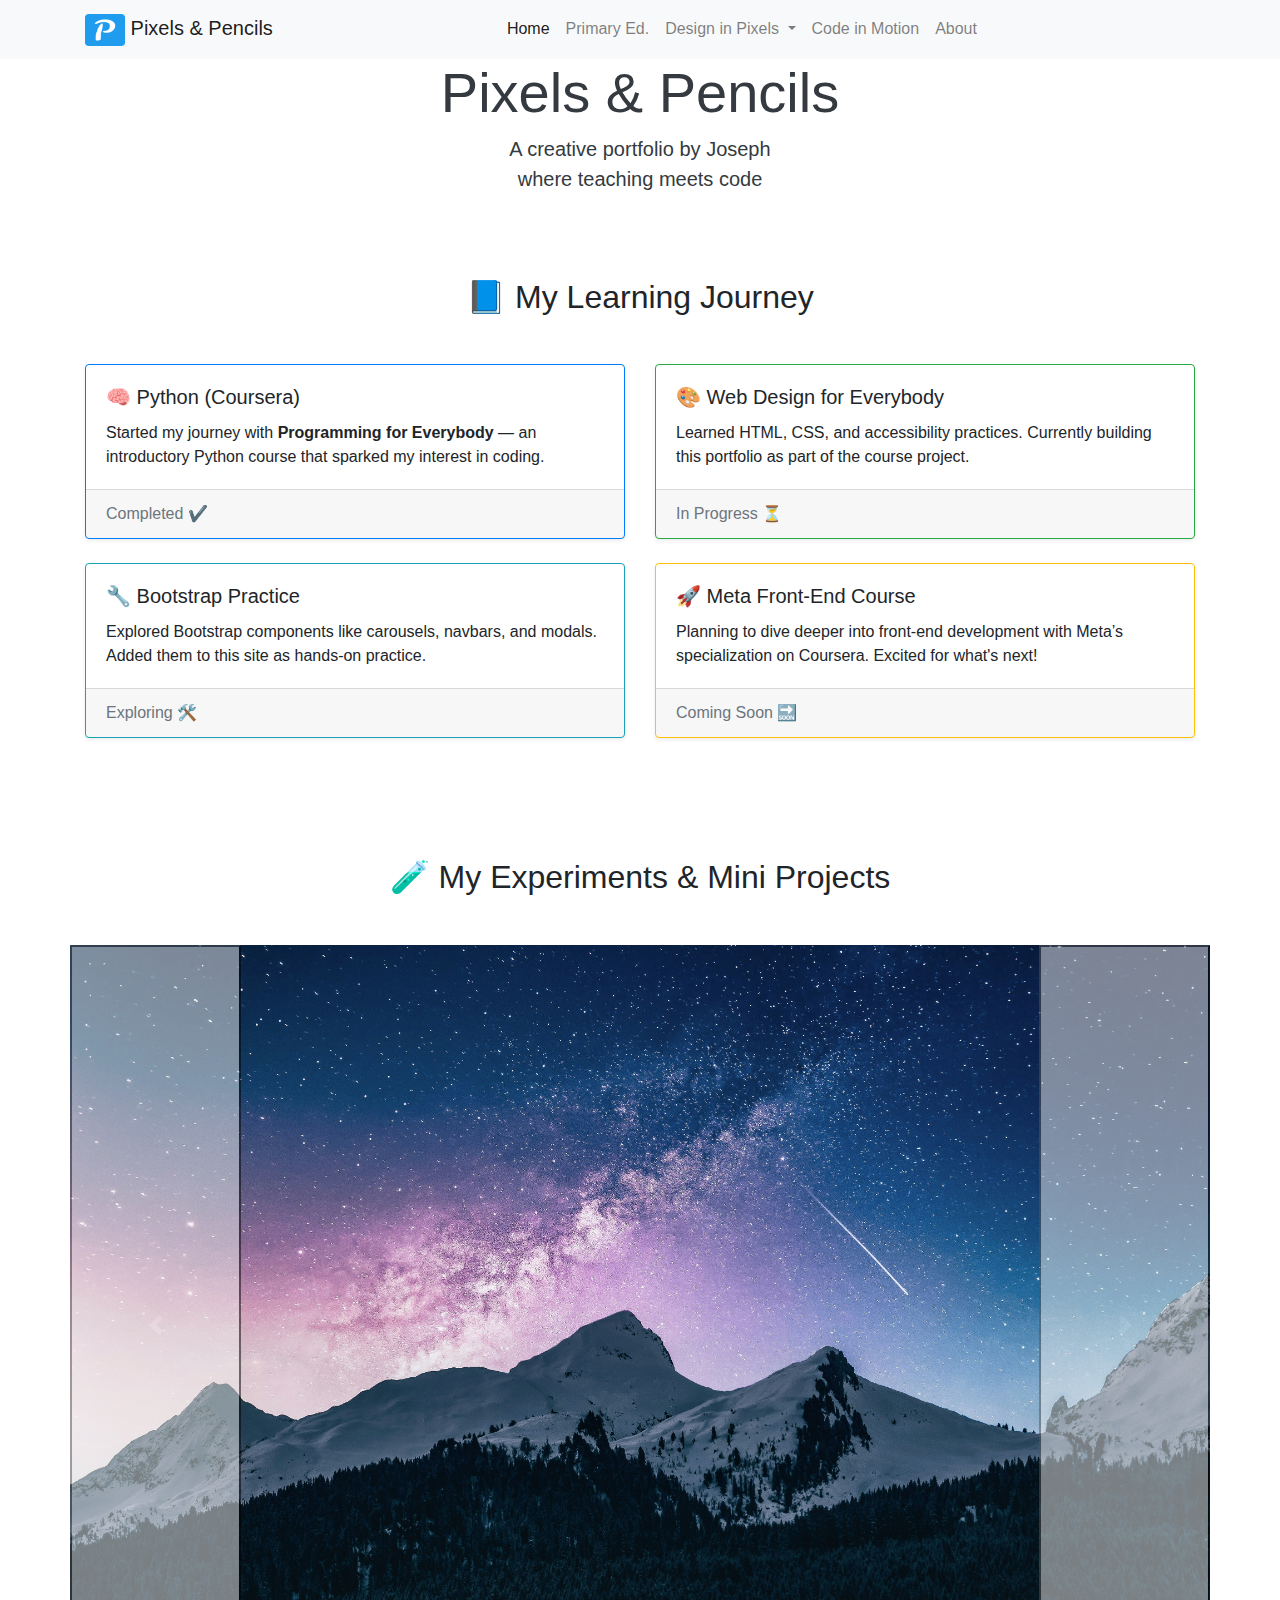
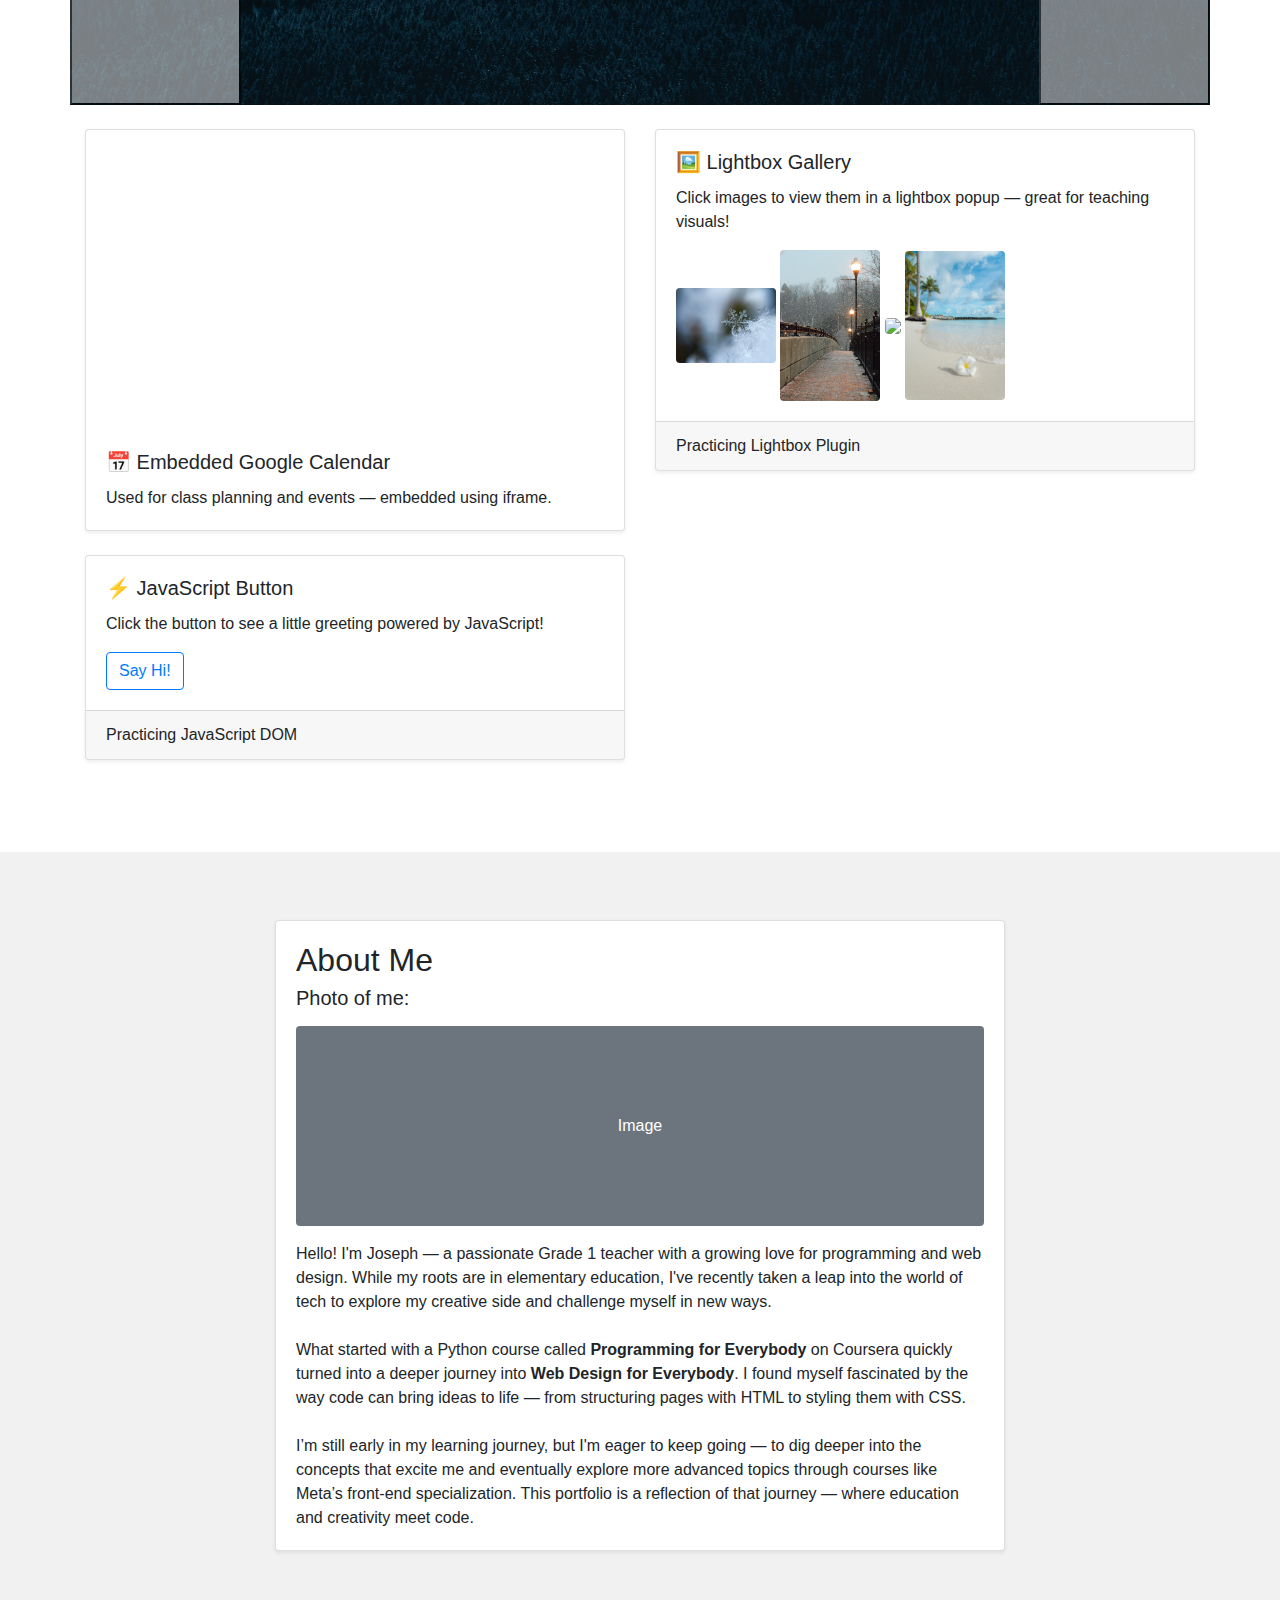
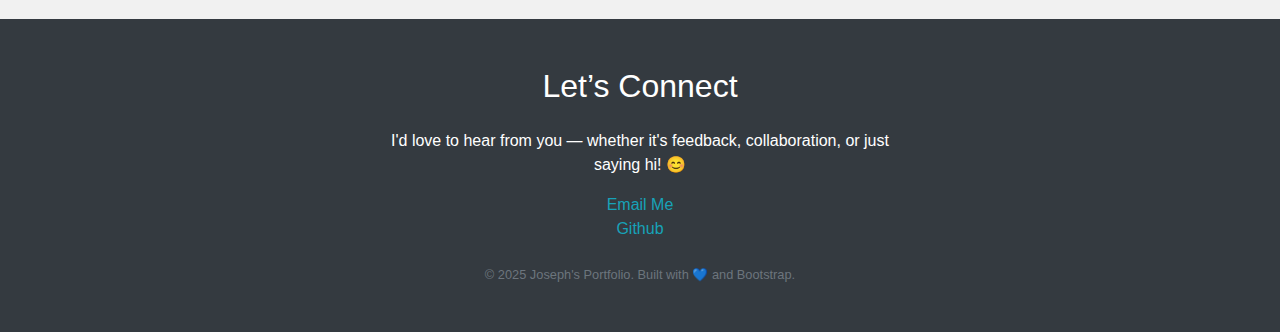
==== index.html @ b136e3ca "Initial project upload" ====
<!DOCTYPE html>
<html lang="en">
<head>
  <meta charset="UTF-8" />
  <meta name="viewport" content="width=device-width, initial-scale=1.0"/>
  <title>Pixels & Pencils</title>
  <!-- icon -->
  <link rel="apple-touch-icon" sizes="180x180" href="assets/images/favicon_io/apple-touch-icon.png">
  <link rel="icon" type="image/png" sizes="32x32" href="assets/images/favicon_io/favicon-32x32.png">
  <link rel="icon" type="image/png" sizes="16x16" href="assets/images/favicon_io/favicon-16x16.png">
  <!-- css  -->
  <link rel="stylesheet" href="assets/CSS/main.css">
  <!-- Bootstrap CSS -->
  <link href="https://stackpath.bootstrapcdn.com/bootstrap/4.5.2/css/bootstrap.min.css" rel="stylesheet"/>
  
  <!-- lightbox -->
  <link rel="stylesheet" href="assets/dist/css/lightbox.min.css">
</head>

<body class="d-flex flex-column min-vh-100">
  <a href="#main-content" class="skip-link">Skip to Main Content</a>



    <!-- Header with Navbar inside -->
  <header class="site-header">
    <nav class="navbar navbar-expand-lg navbar-light bg-light sticky-top ">
      <div class="container">
        <a class="navbar-brand " href="/">
          <img src="assets/images/favicon_io/Logo.png" alt="Pixels & Pencils logo" width="40" height="32">
          Pixels & Pencils
        </a>
        <button class="navbar-toggler bg-light" type="button" data-toggle="collapse" data-target="#navbarNav"
          aria-controls="navbarNav" aria-expanded="false" aria-label="Toggle navigation" >
          <span class="navbar-toggler-icon"></span>
        </button>

        <!-- Centered Nav Links -->
        <div class="collapse navbar-collapse justify-content-lg-center" id="navbarNav">
          <ul class="navbar-nav bg-light" >
            <li class="nav-item active"><a class="nav-link" href="#">Home</a></li>
            <li class="nav-item"><a class="nav-link" href="#">Primary Ed.</a></li>
            <li class="nav-item dropdown">
              <a class="nav-link dropdown-toggle" href="#" id="navbarDropdown" role="button"
                data-toggle="dropdown" aria-haspopup="true" aria-expanded="false">
                Design in Pixels
              </a>
              <div class="dropdown-menu" aria-labelledby="navbarDropdown">
                <a class="dropdown-item" href="Carousel.html">Carousel</a>
                <a class="dropdown-item" href="Gallery.html">Gallery</a>
                <a class="dropdown-item" href="GoogleCalendar.html">Google Calendar</a>
              </div>
            </li>
            <li class="nav-item"><a class="nav-link" href="#">Code in Motion</a></li>
            <li class="nav-item"><a class="nav-link" href="#AboutMe">About</a></li>
            
          </ul>
        </div>
      </div>
    </nav>
  </header>




  
  

  <header class="hero-section d-flex align-items-center justify-content-center text-dark">
    <div class="container text-center">
      <h1 class="display-4">Pixels & Pencils</h1>
      <p class="lead">A creative portfolio by Joseph <br> where teaching meets code</p>
    </div>
  </header>

    <div class="row">
    
    <div class="main">
      <section class="container py-5" id="learning-journey">
        <h2 class="text-center mb-5">📘 My Learning Journey</h2>
        <div class="row row-cols-1 row-cols-md-2 g-4">
          
          <div class="col mb-4">
            <div class="card h-100 shadow-sm border-primary">
              <div class="card-body">
                <h5 class="card-title">🧠 Python (Coursera)</h5>
                <p class="card-text">Started my journey with <strong>Programming for Everybody</strong> — an introductory Python course that sparked my interest in coding.</p>
              </div>
              <div class="card-footer text-muted">Completed ✔️</div>
            </div>
          </div>
      
          <div class="col mb-4">
            <div class="card h-100 shadow-sm border-success">
              <div class="card-body">
                <h5 class="card-title">🎨 Web Design for Everybody</h5>
                <p class="card-text">Learned HTML, CSS, and accessibility practices. Currently building this portfolio as part of the course project.</p>
              </div>
              <div class="card-footer text-muted">In Progress ⏳</div>
            </div>
          </div>
      
          <div class="col">
            <div class="card h-100 shadow-sm border-info">
              <div class="card-body">
                <h5 class="card-title">🔧 Bootstrap Practice</h5>
                <p class="card-text">Explored Bootstrap components like carousels, navbars, and modals. Added them to this site as hands-on practice.</p>
              </div>
              <div class="card-footer text-muted">Exploring 🛠️</div>
            </div>
          </div>
      
          <div class="col">
            <div class="card h-100 shadow-sm border-warning">
              <div class="card-body">
                <h5 class="card-title">🚀 Meta Front-End Course</h5>
                <p class="card-text">Planning to dive deeper into front-end development with Meta’s specialization on Coursera. Excited for what's next!</p>
              </div>
              <div class="card-footer text-muted">Coming Soon 🔜</div>
            </div>
          </div>
      
        </div>
      </section>
      
      <br>
      <section class="container py-5" id="experiments">
        <h2 class="text-center mb-5">🧪 My Experiments & Mini Projects</h2>
      
        <div class="row g-4">
      
          <div id="projectCarousel" class="carousel slide mb-4" data-bs-ride="carousel">
            <div class="carousel-inner">
              
              <div class="carousel-item active">
                <img src="assets/images/benjamin-voros-phIFdC6lA4E-unsplash.jpg" class="d-block w-100" alt="">
              </div>
              <div class="carousel-item">
                <img src="assets/images/marek-piwnicki-NLiKKKr3IbU-unsplash.jpg" class="d-block w-100" alt="">
              </div>
            </div>
          
            <button class="carousel-control-prev" type="button" data-bs-target="#projectCarousel" data-bs-slide="prev">
              <span class="carousel-control-prev-icon"></span>
            </button>
            <button class="carousel-control-next" type="button" data-bs-target="#projectCarousel" data-bs-slide="next">
              <span class="carousel-control-next-icon"></span>
            </button>
          </div>
          
      
          <!-- Google Calendar Embed -->
          <div class="col-md-6 mb-4">
            <div class="card shadow-sm">
              <iframe src="https://calendar.google.com/calendar/embed?src=your_calendar_link_here" style="border: 0" width="100%" height="300" frameborder="0" scrolling="no"></iframe>
              <div class="card-body">
                <h5 class="card-title">📅 Embedded Google Calendar</h5>
                <p class="card-text">Used for class planning and events — embedded using iframe.</p>
              </div>
            </div>
          </div>
      
          <!-- Lightbox Gallery -->
          <div class="col-md-6 mb-4">
            <div class="card shadow-sm">
              <div class="card-body">
                <h5 class="card-title">🖼️ Lightbox Gallery</h5>
                <p class="card-text">Click images to view them in a lightbox popup — great for teaching visuals!</p>
                <a href="assets/images/Gallery/aaron-burden-5AiWn2U10cw-unsplash.jpg" data-lightbox="gallery"><img src="assets/images/Gallery/aaron-burden-5AiWn2U10cw-unsplash.jpg" class="img-fluid rounded me-2" width="100"></a>
                <a href="assets/images/Gallery/aaron-wilson-qIHtrP2V3C8-unsplash.jpg" data-lightbox="gallery"><img src="assets/images/Gallery/aaron-wilson-qIHtrP2V3C8-unsplash.jpg" class="img-fluid rounded" width="100"></a>
                <a href="assets/images/Gallery/eugene-krasnaok-6B42uAzfu-I-unsplash.jpg" data-lightbox="gallery"><img src="assets/images/Gallery/eugene-krasnaok-6B42uAzfu-I-unsplash.jpg" class="img-fluid rounded me-2" width="100"></a>
                <a href="assets/images/Gallery/jcob-nasyr-egjefQiN0WI-unsplash.jpg" data-lightbox="gallery"><img src="assets/images/Gallery/jcob-nasyr-egjefQiN0WI-unsplash.jpg" class="img-fluid rounded" width="100"></a>
              </div>
              <div class="card-footer">Practicing Lightbox Plugin</div>
            </div>
          </div>
      
          <!-- JavaScript Interaction -->
          <div class="col-md-6 mb-4">
            <div class="card shadow-sm">
              <div class="card-body">
                <h5 class="card-title">⚡ JavaScript Button</h5>
                <p class="card-text">Click the button to see a little greeting powered by JavaScript!</p>
                <button onclick="alert('Hello from Joseph! 👋')" class="btn btn-outline-primary">Say Hi!</button>
              </div>
              <div class="card-footer">Practicing JavaScript DOM</div>
            </div>
          </div>
      
        </div>
      </section>
      
  </div>

  <div class="side">
    <div class="container my-5">
      <div class="row justify-content-center">
        <div class="col-12 col-md-10 col-lg-8">
          <div class="card shadow-sm">
            <div class="card-body">
              <h2 id="AboutMe" class="card-title">About Me</h2>
              <h5 class="card-subtitle mb-3">Photo of me:</h5>
              
              <div class="bg-secondary text-white d-flex align-items-center justify-content-center mb-3 rounded" style="height: 200px;">
                Image
              </div>
    
              <p class="card-text">
                Hello! I'm Joseph — a passionate Grade 1 teacher with a growing love for programming and web design.
                While my roots are in elementary education, I've recently taken a leap into the world of tech to explore
                my creative side and challenge myself in new ways. <br><br>
    
                What started with a Python course called <strong>Programming for Everybody</strong> on Coursera quickly
                turned into a deeper journey into <strong>Web Design for Everybody</strong>. I found myself fascinated by
                the way code can bring ideas to life — from structuring pages with HTML to styling them with CSS. <br><br>
    
                I’m still early in my learning journey, but I'm eager to keep going — to dig deeper into the concepts that
                excite me and eventually explore more advanced topics through courses like Meta’s front-end specialization.
                This portfolio is a reflection of that journey — where education and creativity meet code.
              </p>
            </div>
          </div>
        </div>
      </div>
    </div>
    
    
      <!-- <div class="card shadow-sm mb-3">
        <div class="card-body">
          <h3 class="card-title">More Text</h3>
          <p class="card-text">Lorem ipsum dolor sit ame.</p>
          <div class="bg-secondary text-white d-flex align-items-center justify-content-center mb-2" style="height: 60px;">Image</div>
          <div class="bg-secondary text-white d-flex align-items-center justify-content-center mb-2" style="height: 60px;">Image</div>
          <div class="bg-secondary text-white d-flex align-items-center justify-content-center" style="height: 60px;">Image</div>
        </div>
      </div>
    </div> -->
    
  </div>




  





  
  <div class="flex-grow-1">
    
    <footer class="bg-dark text-white py-5 mt-auto">
      <div class="container">
        <h2 class="text-center mb-4">Let’s Connect</h2>
        <div class="row justify-content-center">
          <div class="col-md-6 text-center">
            <p>I'd love to hear from you — whether it's feedback, collaboration, or just saying hi! 😊</p>
            <p>
              <a href="mailto:joooossseeeeph@gmail.com" class="text-info">Email Me</a><br>
              <a href="https://github.com/wd4e-project-joseph" class="text-info" target="_blank">Github</a><br>
              <!-- <strong>LinkedIn:</strong> <a href="https://linkedin.com/in/joseph" class="text-info" target="_blank">linkedin.com/in/joseph</a> -->
            </p>
            <p class="mt-4 mb-0 small text-muted">© 2025 Joseph's Portfolio. Built with 💙 and Bootstrap.</p>
          </div>
        </div>
      </div>
    </footer>
  </div>
  
  
  
  

 
  <script src="https://code.jquery.com/jquery-3.6.0.min.js"></script>

  <!-- Then Bootstrap (uses jQuery) -->
  <script src="https://stackpath.bootstrapcdn.com/bootstrap/4.5.2/js/bootstrap.bundle.min.js"></script>
  
  <script src="assets/dist/js/lightbox-plus-jquery.js" ></script>

  <script src="https://cdn.jsdelivr.net/npm/bootstrap@5.3.3/dist/js/bootstrap.bundle.min.js"></script>




</body>
</html>
---- assets/CSS/main.css ----
/* Fix gallery container */
.row-Gallery {
    display: flex;
    flex-wrap: wrap; /* Allow wrapping! */
    justify-content: center;
    padding: 0 4px;
    margin: 0 auto;
  }
  
  /* Make columns stack or wrap responsively */
  .column-Gallery {
    display: flex;
    flex-direction: column;
    align-items: center;
    /* flex: 1 1 250px; This lets them wrap and keeps nice size */
    max-width: 100%;
    padding: 0 4px;
  }
  
  /* Responsive image handling */
  .column-Gallery img {
    width: 100%; /* Makes them fit container */
    max-width: 200px;
    height: auto;
    margin: 10px;
    vertical-align: middle;
    opacity: 0.5;
    border: 1px solid #000000;
    transition: border-radius 0.6s ease 2s, transform 0.6s ease 2s;
  }
  
  /* Hover effect */
  .column-Gallery img:hover,
  .column-Gallery img:focus {
    opacity: 1;
    border-radius: 10%;
    transform: rotate(360deg);
  }
  
  /* Captions */
  div a {
    text-align: center;
    text-decoration: none;
    color: #000000;
  }
  
  figure figcaption {
    text-align: center;
  }
  

  .GoogleCalendar{
    display: flex;
    justify-content: center;
    align-items: center;
    margin: 0 auto;
    padding: 0 4px;
    width: -webkit-fill-available;

  }

  .skip-link {
    position: absolute;
    top: -40px;
    left: 0;
    background: #000;
    color: #fff;
    padding: 8px 16px;
    z-index: 2000; /* higher than the navbar */
    text-decoration: none;
    transition: top 0.3s;
  }
  
  .skip-link:focus {
    top: 10px;
  }

  
  /* Column container */
.row {  
  display: flex;
  flex-wrap: wrap;
}

/* Create two unequal columns that sits next to each other */
/* Sidebar/left column */
.side {
  flex-direction: column;
  flex-wrap: nowrap;
  flex: 100%;
  background-color: #f1f1f1;
  padding: 20px;
}

/* Main column */
.main {
  flex: 100%;
  background-color: white;
  padding: 20px;
}

/* Fake image, just for this example */
.fakeimg {
  background-color: #aaa;
  width: 100%;
  padding: 20px;
}
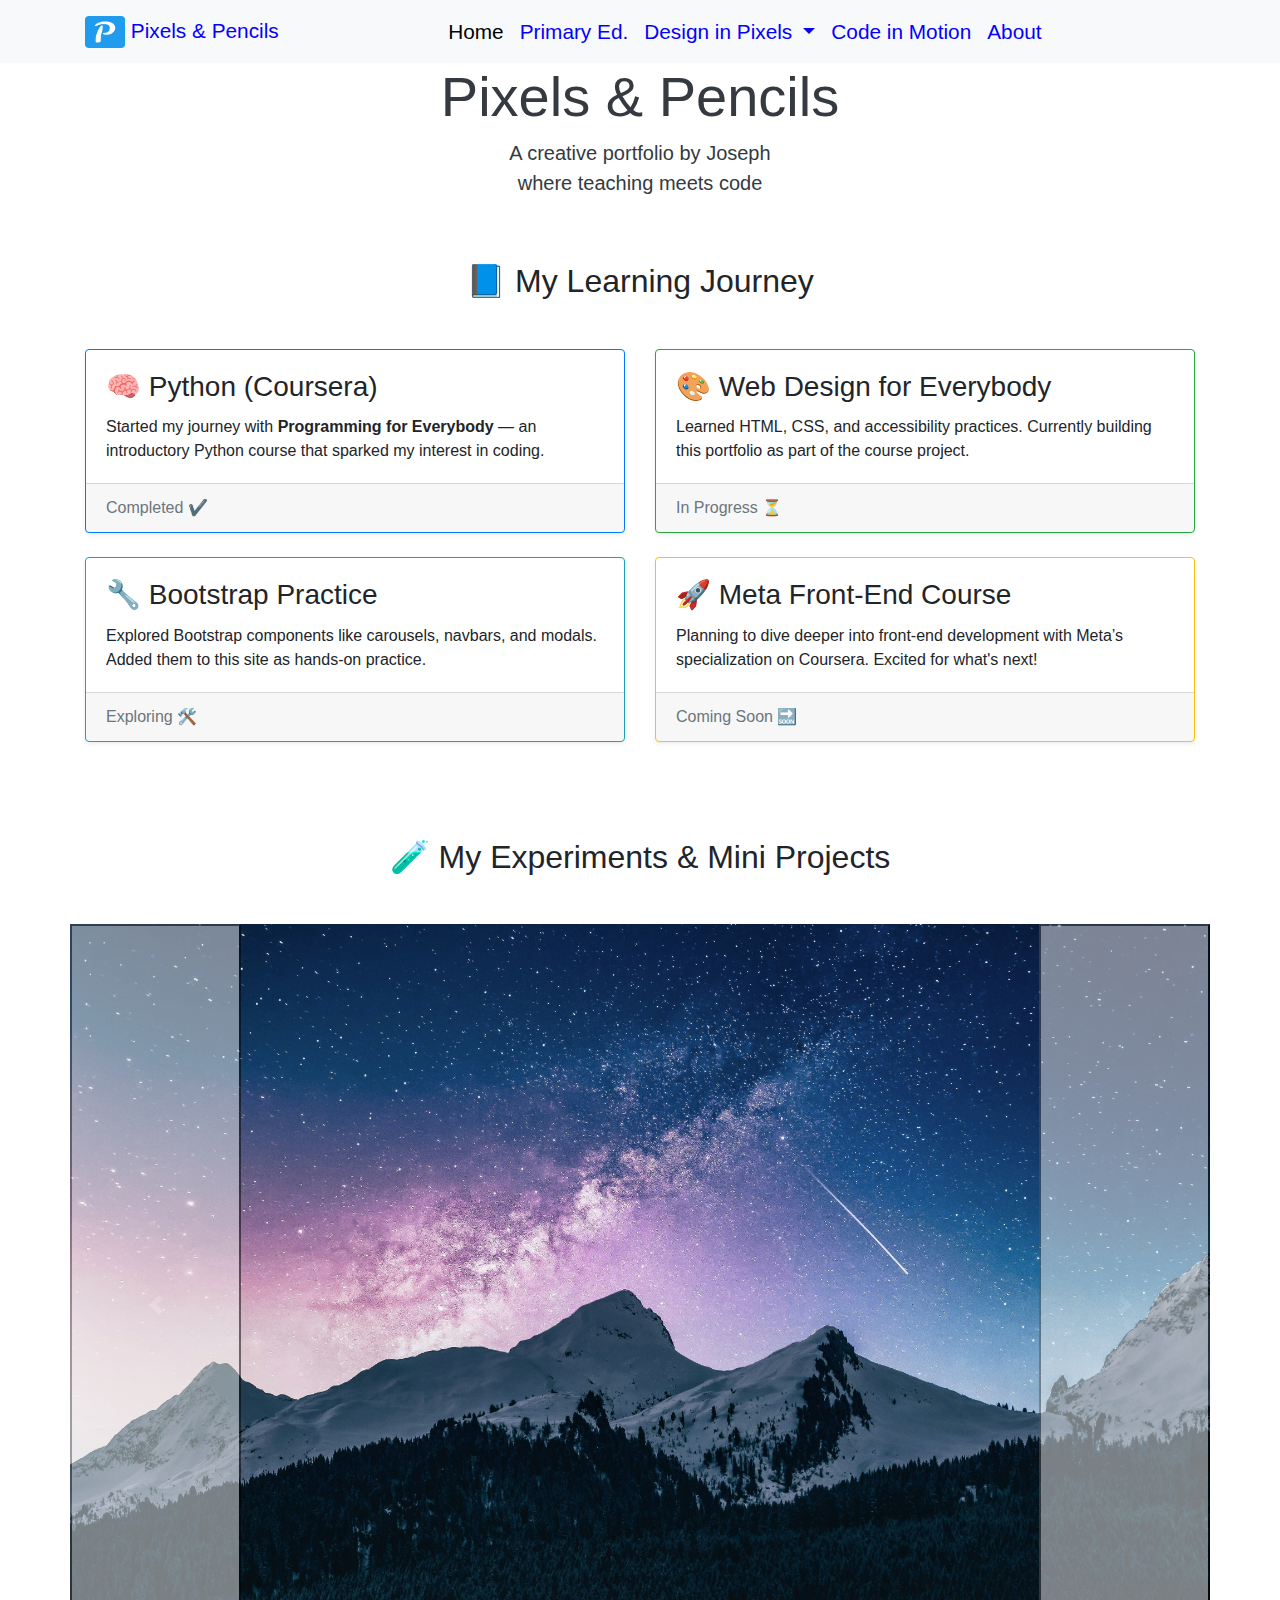
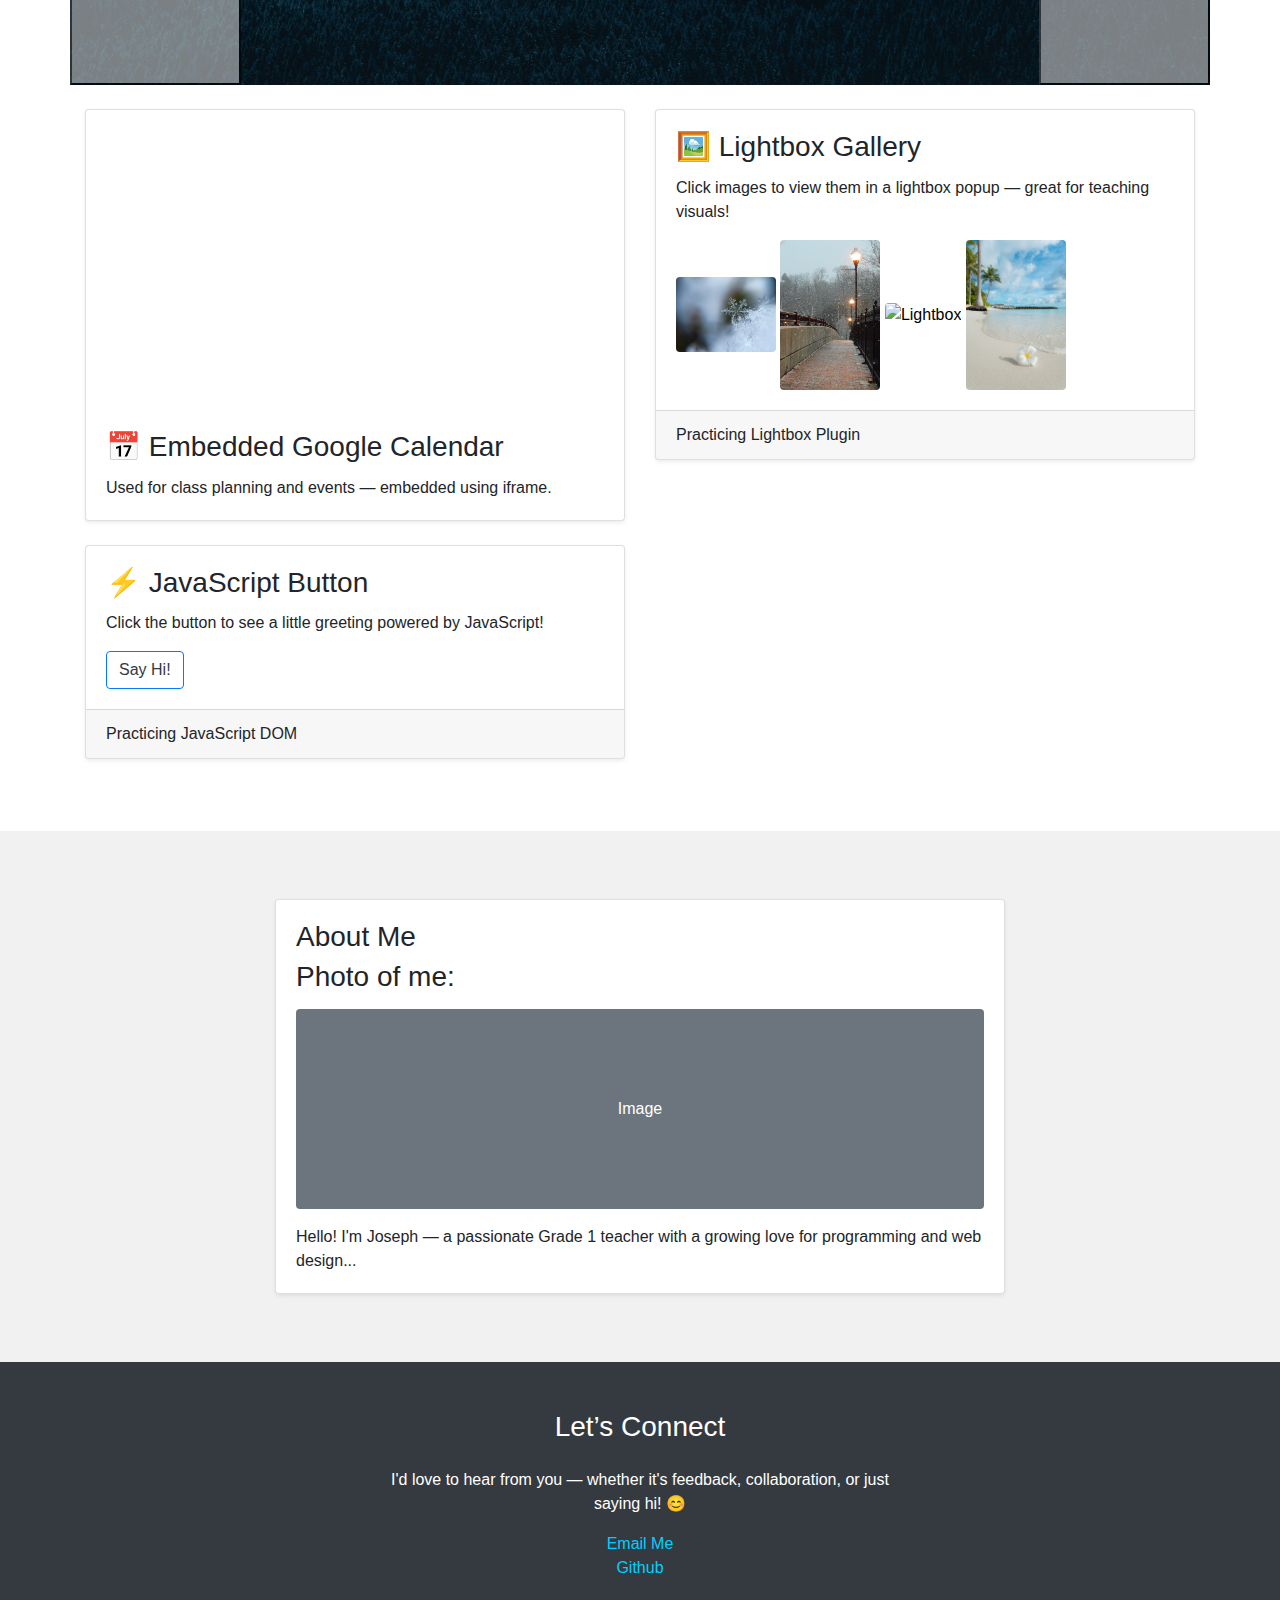
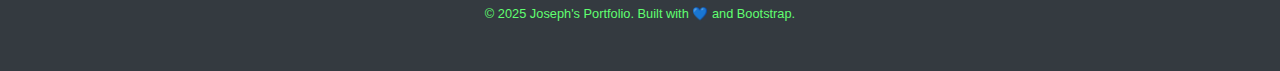
==== commit 8d8977ac: "Add files via upload" ====
--- a/index.html
+++ b/index.html
@@ -1,289 +1,217 @@
-<!DOCTYPE html>
-<html lang="en">
-<head>
-  <meta charset="UTF-8" />
-  <meta name="viewport" content="width=device-width, initial-scale=1.0"/>
-  <title>Pixels & Pencils</title>
-  <!-- icon -->
-  <link rel="apple-touch-icon" sizes="180x180" href="assets/images/favicon_io/apple-touch-icon.png">
-  <link rel="icon" type="image/png" sizes="32x32" href="assets/images/favicon_io/favicon-32x32.png">
-  <link rel="icon" type="image/png" sizes="16x16" href="assets/images/favicon_io/favicon-16x16.png">
-  <!-- css  -->
-  <link rel="stylesheet" href="assets/CSS/main.css">
-  <!-- Bootstrap CSS -->
-  <link href="https://stackpath.bootstrapcdn.com/bootstrap/4.5.2/css/bootstrap.min.css" rel="stylesheet"/>
-  
-  <!-- lightbox -->
-  <link rel="stylesheet" href="assets/dist/css/lightbox.min.css">
-</head>
-
-<body class="d-flex flex-column min-vh-100">
-  <a href="#main-content" class="skip-link">Skip to Main Content</a>
-
-
-
-    <!-- Header with Navbar inside -->
-  <header class="site-header">
-    <nav class="navbar navbar-expand-lg navbar-light bg-light sticky-top ">
-      <div class="container">
-        <a class="navbar-brand " href="/">
-          <img src="assets/images/favicon_io/Logo.png" alt="Pixels & Pencils logo" width="40" height="32">
-          Pixels & Pencils
-        </a>
-        <button class="navbar-toggler bg-light" type="button" data-toggle="collapse" data-target="#navbarNav"
-          aria-controls="navbarNav" aria-expanded="false" aria-label="Toggle navigation" >
-          <span class="navbar-toggler-icon"></span>
-        </button>
-
-        <!-- Centered Nav Links -->
-        <div class="collapse navbar-collapse justify-content-lg-center" id="navbarNav">
-          <ul class="navbar-nav bg-light" >
-            <li class="nav-item active"><a class="nav-link" href="#">Home</a></li>
-            <li class="nav-item"><a class="nav-link" href="#">Primary Ed.</a></li>
-            <li class="nav-item dropdown">
-              <a class="nav-link dropdown-toggle" href="#" id="navbarDropdown" role="button"
-                data-toggle="dropdown" aria-haspopup="true" aria-expanded="false">
-                Design in Pixels
-              </a>
-              <div class="dropdown-menu" aria-labelledby="navbarDropdown">
-                <a class="dropdown-item" href="Carousel.html">Carousel</a>
-                <a class="dropdown-item" href="Gallery.html">Gallery</a>
-                <a class="dropdown-item" href="GoogleCalendar.html">Google Calendar</a>
-              </div>
-            </li>
-            <li class="nav-item"><a class="nav-link" href="#">Code in Motion</a></li>
-            <li class="nav-item"><a class="nav-link" href="#AboutMe">About</a></li>
-            
-          </ul>
-        </div>
-      </div>
-    </nav>
-  </header>
-
-
-
-
-  
-  
-
-  <header class="hero-section d-flex align-items-center justify-content-center text-dark">
-    <div class="container text-center">
-      <h1 class="display-4">Pixels & Pencils</h1>
-      <p class="lead">A creative portfolio by Joseph <br> where teaching meets code</p>
-    </div>
-  </header>
-
-    <div class="row">
-    
-    <div class="main">
-      <section class="container py-5" id="learning-journey">
-        <h2 class="text-center mb-5">📘 My Learning Journey</h2>
-        <div class="row row-cols-1 row-cols-md-2 g-4">
-          
-          <div class="col mb-4">
-            <div class="card h-100 shadow-sm border-primary">
-              <div class="card-body">
-                <h5 class="card-title">🧠 Python (Coursera)</h5>
-                <p class="card-text">Started my journey with <strong>Programming for Everybody</strong> — an introductory Python course that sparked my interest in coding.</p>
-              </div>
-              <div class="card-footer text-muted">Completed ✔️</div>
-            </div>
-          </div>
-      
-          <div class="col mb-4">
-            <div class="card h-100 shadow-sm border-success">
-              <div class="card-body">
-                <h5 class="card-title">🎨 Web Design for Everybody</h5>
-                <p class="card-text">Learned HTML, CSS, and accessibility practices. Currently building this portfolio as part of the course project.</p>
-              </div>
-              <div class="card-footer text-muted">In Progress ⏳</div>
-            </div>
-          </div>
-      
-          <div class="col">
-            <div class="card h-100 shadow-sm border-info">
-              <div class="card-body">
-                <h5 class="card-title">🔧 Bootstrap Practice</h5>
-                <p class="card-text">Explored Bootstrap components like carousels, navbars, and modals. Added them to this site as hands-on practice.</p>
-              </div>
-              <div class="card-footer text-muted">Exploring 🛠️</div>
-            </div>
-          </div>
-      
-          <div class="col">
-            <div class="card h-100 shadow-sm border-warning">
-              <div class="card-body">
-                <h5 class="card-title">🚀 Meta Front-End Course</h5>
-                <p class="card-text">Planning to dive deeper into front-end development with Meta’s specialization on Coursera. Excited for what's next!</p>
-              </div>
-              <div class="card-footer text-muted">Coming Soon 🔜</div>
-            </div>
-          </div>
-      
-        </div>
-      </section>
-      
-      <br>
-      <section class="container py-5" id="experiments">
-        <h2 class="text-center mb-5">🧪 My Experiments & Mini Projects</h2>
-      
-        <div class="row g-4">
-      
-          <div id="projectCarousel" class="carousel slide mb-4" data-bs-ride="carousel">
-            <div class="carousel-inner">
-              
-              <div class="carousel-item active">
-                <img src="assets/images/benjamin-voros-phIFdC6lA4E-unsplash.jpg" class="d-block w-100" alt="">
-              </div>
-              <div class="carousel-item">
-                <img src="assets/images/marek-piwnicki-NLiKKKr3IbU-unsplash.jpg" class="d-block w-100" alt="">
-              </div>
-            </div>
-          
-            <button class="carousel-control-prev" type="button" data-bs-target="#projectCarousel" data-bs-slide="prev">
-              <span class="carousel-control-prev-icon"></span>
-            </button>
-            <button class="carousel-control-next" type="button" data-bs-target="#projectCarousel" data-bs-slide="next">
-              <span class="carousel-control-next-icon"></span>
-            </button>
-          </div>
-          
-      
-          <!-- Google Calendar Embed -->
-          <div class="col-md-6 mb-4">
-            <div class="card shadow-sm">
-              <iframe src="https://calendar.google.com/calendar/embed?src=your_calendar_link_here" style="border: 0" width="100%" height="300" frameborder="0" scrolling="no"></iframe>
-              <div class="card-body">
-                <h5 class="card-title">📅 Embedded Google Calendar</h5>
-                <p class="card-text">Used for class planning and events — embedded using iframe.</p>
-              </div>
-            </div>
-          </div>
-      
-          <!-- Lightbox Gallery -->
-          <div class="col-md-6 mb-4">
-            <div class="card shadow-sm">
-              <div class="card-body">
-                <h5 class="card-title">🖼️ Lightbox Gallery</h5>
-                <p class="card-text">Click images to view them in a lightbox popup — great for teaching visuals!</p>
-                <a href="assets/images/Gallery/aaron-burden-5AiWn2U10cw-unsplash.jpg" data-lightbox="gallery"><img src="assets/images/Gallery/aaron-burden-5AiWn2U10cw-unsplash.jpg" class="img-fluid rounded me-2" width="100"></a>
-                <a href="assets/images/Gallery/aaron-wilson-qIHtrP2V3C8-unsplash.jpg" data-lightbox="gallery"><img src="assets/images/Gallery/aaron-wilson-qIHtrP2V3C8-unsplash.jpg" class="img-fluid rounded" width="100"></a>
-                <a href="assets/images/Gallery/eugene-krasnaok-6B42uAzfu-I-unsplash.jpg" data-lightbox="gallery"><img src="assets/images/Gallery/eugene-krasnaok-6B42uAzfu-I-unsplash.jpg" class="img-fluid rounded me-2" width="100"></a>
-                <a href="assets/images/Gallery/jcob-nasyr-egjefQiN0WI-unsplash.jpg" data-lightbox="gallery"><img src="assets/images/Gallery/jcob-nasyr-egjefQiN0WI-unsplash.jpg" class="img-fluid rounded" width="100"></a>
-              </div>
-              <div class="card-footer">Practicing Lightbox Plugin</div>
-            </div>
-          </div>
-      
-          <!-- JavaScript Interaction -->
-          <div class="col-md-6 mb-4">
-            <div class="card shadow-sm">
-              <div class="card-body">
-                <h5 class="card-title">⚡ JavaScript Button</h5>
-                <p class="card-text">Click the button to see a little greeting powered by JavaScript!</p>
-                <button onclick="alert('Hello from Joseph! 👋')" class="btn btn-outline-primary">Say Hi!</button>
-              </div>
-              <div class="card-footer">Practicing JavaScript DOM</div>
-            </div>
-          </div>
-      
-        </div>
-      </section>
-      
-  </div>
-
-  <div class="side">
-    <div class="container my-5">
-      <div class="row justify-content-center">
-        <div class="col-12 col-md-10 col-lg-8">
-          <div class="card shadow-sm">
-            <div class="card-body">
-              <h2 id="AboutMe" class="card-title">About Me</h2>
-              <h5 class="card-subtitle mb-3">Photo of me:</h5>
-              
-              <div class="bg-secondary text-white d-flex align-items-center justify-content-center mb-3 rounded" style="height: 200px;">
-                Image
-              </div>
-    
-              <p class="card-text">
-                Hello! I'm Joseph — a passionate Grade 1 teacher with a growing love for programming and web design.
-                While my roots are in elementary education, I've recently taken a leap into the world of tech to explore
-                my creative side and challenge myself in new ways. <br><br>
-    
-                What started with a Python course called <strong>Programming for Everybody</strong> on Coursera quickly
-                turned into a deeper journey into <strong>Web Design for Everybody</strong>. I found myself fascinated by
-                the way code can bring ideas to life — from structuring pages with HTML to styling them with CSS. <br><br>
-    
-                I’m still early in my learning journey, but I'm eager to keep going — to dig deeper into the concepts that
-                excite me and eventually explore more advanced topics through courses like Meta’s front-end specialization.
-                This portfolio is a reflection of that journey — where education and creativity meet code.
-              </p>
-            </div>
-          </div>
-        </div>
-      </div>
-    </div>
-    
-    
-      <!-- <div class="card shadow-sm mb-3">
-        <div class="card-body">
-          <h3 class="card-title">More Text</h3>
-          <p class="card-text">Lorem ipsum dolor sit ame.</p>
-          <div class="bg-secondary text-white d-flex align-items-center justify-content-center mb-2" style="height: 60px;">Image</div>
-          <div class="bg-secondary text-white d-flex align-items-center justify-content-center mb-2" style="height: 60px;">Image</div>
-          <div class="bg-secondary text-white d-flex align-items-center justify-content-center" style="height: 60px;">Image</div>
-        </div>
-      </div>
-    </div> -->
-    
-  </div>
-
-
-
-
-  
-
-
-
-
-
-  
-  <div class="flex-grow-1">
-    
-    <footer class="bg-dark text-white py-5 mt-auto">
-      <div class="container">
-        <h2 class="text-center mb-4">Let’s Connect</h2>
-        <div class="row justify-content-center">
-          <div class="col-md-6 text-center">
-            <p>I'd love to hear from you — whether it's feedback, collaboration, or just saying hi! 😊</p>
-            <p>
-              <a href="mailto:joooossseeeeph@gmail.com" class="text-info">Email Me</a><br>
-              <a href="https://github.com/wd4e-project-joseph" class="text-info" target="_blank">Github</a><br>
-              <!-- <strong>LinkedIn:</strong> <a href="https://linkedin.com/in/joseph" class="text-info" target="_blank">linkedin.com/in/joseph</a> -->
-            </p>
-            <p class="mt-4 mb-0 small text-muted">© 2025 Joseph's Portfolio. Built with 💙 and Bootstrap.</p>
-          </div>
-        </div>
-      </div>
-    </footer>
-  </div>
-  
-  
-  
-  
-
- 
-  <script src="https://code.jquery.com/jquery-3.6.0.min.js"></script>
-
-  <!-- Then Bootstrap (uses jQuery) -->
-  <script src="https://stackpath.bootstrapcdn.com/bootstrap/4.5.2/js/bootstrap.bundle.min.js"></script>
-  
-  <script src="assets/dist/js/lightbox-plus-jquery.js" ></script>
-
-  <script src="https://cdn.jsdelivr.net/npm/bootstrap@5.3.3/dist/js/bootstrap.bundle.min.js"></script>
-
-
-
-
-</body>
-</html>
+<!DOCTYPE html>
+<html lang="en">
+<head>
+  <meta charset="UTF-8" />
+  <meta name="viewport" content="width=device-width, initial-scale=1.0"/>
+  <title>Pixels & Pencils</title>
+  <!-- icon -->
+  <link rel="apple-touch-icon" sizes="180x180" href="assets/images/favicon_io/apple-touch-icon.png">
+  <link rel="icon" type="image/png" sizes="32x32" href="assets/images/favicon_io/favicon-32x32.png">
+  <link rel="icon" type="image/png" sizes="16x16" href="assets/images/favicon_io/favicon-16x16.png">
+  <!-- css  -->
+  <link rel="stylesheet" href="assets/CSS/main.css">
+  <!-- Bootstrap CSS -->
+  <link href="https://stackpath.bootstrapcdn.com/bootstrap/4.5.2/css/bootstrap.min.css" rel="stylesheet"/>
+  
+  <!-- lightbox -->
+  <link rel="stylesheet" href="assets/dist/css/lightbox.min.css">
+</head>
+
+<body class="d-flex flex-column min-vh-100">
+  <a href="#main-content" class="skip-link">Skip to Main Content</a>
+
+  <!-- Header with Navbar inside -->
+  <header class="site-header">
+    <nav class="navbar navbar-expand-lg navbar-light bg-light sticky-top ">
+      <div class="container">
+        <a class="navbar-brand " href="/">
+          <img src="assets/images/favicon_io/Logo.png" alt="Pixels & Pencils logo" width="40" height="32">
+          Pixels & Pencils
+        </a>
+        <button class="navbar-toggler bg-light" type="button" data-toggle="collapse" data-target="#navbarNav"
+          aria-controls="navbarNav" aria-expanded="false" aria-label="Toggle navigation" >
+          <span class="navbar-toggler-icon"></span>
+        </button>
+
+        <!-- Centered Nav Links -->
+        <div class="collapse navbar-collapse justify-content-lg-center" id="navbarNav">
+          <ul class="navbar-nav bg-light" >
+            <li class="nav-item active"><a class="nav-link" href="#">Home</a></li>
+            <li class="nav-item"><a class="nav-link" href="#">Primary Ed.</a></li>
+            <li class="nav-item dropdown">
+              <a class="nav-link dropdown-toggle" href="#" id="navbarDropdown" role="button"
+                data-toggle="dropdown" aria-haspopup="true" aria-expanded="false">
+                Design in Pixels
+              </a>
+              <div class="dropdown-menu" aria-labelledby="navbarDropdown">
+                <a class="dropdown-item" href="Carousel.html">Carousel</a>
+                <a class="dropdown-item" href="Gallery.html">Gallery</a>
+                <a class="dropdown-item" href="GoogleCalendar.html">Google Calendar</a>
+              </div>
+            </li>
+            <li class="nav-item"><a class="nav-link" href="#">Code in Motion</a></li>
+            <li class="nav-item"><a class="nav-link" href="#AboutMe">About</a></li>
+          </ul>
+        </div>
+      </div>
+    </nav>
+  </header>
+
+  <header class="hero-section d-flex align-items-center justify-content-center text-dark">
+    <div class="container text-center">
+      <h1 class="display-4">Pixels & Pencils</h1>
+      <p class="lead">A creative portfolio by Joseph <br> where teaching meets code</p>
+    </div>
+  </header>
+
+  <main id="main-content">
+    <section class="container py-5" id="learning-journey">
+      <h2 class="text-center mb-5">📘 My Learning Journey</h2>
+      <div class="row row-cols-1 row-cols-md-2 g-4">
+
+        <div class="col mb-4">
+          <div class="card h-100 shadow-sm border-primary">
+            <div class="card-body">
+              <h3 class="card-title">🧠 Python (Coursera)</h3>
+              <p class="card-text">Started my journey with <strong>Programming for Everybody</strong> — an introductory Python course that sparked my interest in coding.</p>
+            </div>
+            <div class="card-footer text-muted">Completed ✔️</div>
+          </div>
+        </div>
+
+        <div class="col mb-4">
+          <div class="card h-100 shadow-sm border-success">
+            <div class="card-body">
+              <h3 class="card-title">🎨 Web Design for Everybody</h3>
+              <p class="card-text">Learned HTML, CSS, and accessibility practices. Currently building this portfolio as part of the course project.</p>
+            </div>
+            <div class="card-footer text-muted">In Progress ⏳</div>
+          </div>
+        </div>
+
+        <div class="col">
+          <div class="card h-100 shadow-sm border-info">
+            <div class="card-body">
+              <h3 class="card-title">🔧 Bootstrap Practice</h3>
+              <p class="card-text">Explored Bootstrap components like carousels, navbars, and modals. Added them to this site as hands-on practice.</p>
+            </div>
+            <div class="card-footer text-muted">Exploring 🛠️</div>
+          </div>
+        </div>
+
+        <div class="col">
+          <div class="card h-100 shadow-sm border-warning">
+            <div class="card-body">
+              <h3 class="card-title">🚀 Meta Front-End Course</h3>
+              <p class="card-text">Planning to dive deeper into front-end development with Meta’s specialization on Coursera. Excited for what's next!</p>
+            </div>
+            <div class="card-footer text-muted">Coming Soon 🔜</div>
+          </div>
+        </div>
+
+      </div>
+    </section>
+
+    <section class="container py-5" id="experiments">
+      <h2 class="text-center mb-5">🧪 My Experiments & Mini Projects</h2>
+      <div class="row g-4">
+
+        <div id="projectCarousel" class="carousel slide mb-4" data-bs-ride="carousel">
+          <div class="carousel-inner">
+            <div class="carousel-item active">
+              <img src="assets/images/benjamin-voros-phIFdC6lA4E-unsplash.jpg" class="d-block w-100" alt="">
+            </div>
+            <div class="carousel-item">
+              <img src="assets/images/marek-piwnicki-NLiKKKr3IbU-unsplash.jpg" class="d-block w-100" alt="">
+            </div>
+          </div>
+          <button class="carousel-control-prev" type="button" data-bs-target="#projectCarousel" data-bs-slide="prev">
+            <span class="carousel-control-prev-icon"></span>
+          </button>
+          <button class="carousel-control-next" type="button" data-bs-target="#projectCarousel" data-bs-slide="next">
+            <span class="carousel-control-next-icon"></span>
+          </button>
+        </div>
+
+        <div class="col-md-6 mb-4">
+          <div class="card shadow-sm">
+            <iframe src="https://calendar.google.com/calendar/embed?src=your_calendar_link_here" style="border: 0" width="100%" height="300" frameborder="0" scrolling="no"></iframe>
+            <div class="card-body">
+              <h3 class="card-title">📅 Embedded Google Calendar</h3>
+              <p class="card-text">Used for class planning and events — embedded using iframe.</p>
+            </div>
+          </div>
+        </div>
+
+        <div class="col-md-6 mb-4">
+          <div class="card shadow-sm">
+            <div class="card-body">
+              <h3 class="card-title">🖼️ Lightbox Gallery</h3>
+              <p class="card-text">Click images to view them in a lightbox popup — great for teaching visuals!</p>
+              <a href="assets/images/Gallery/aaron-burden-5AiWn2U10cw-unsplash.jpg" data-lightbox="gallery"><img src="assets/images/Gallery/aaron-burden-5AiWn2U10cw-unsplash.jpg" class="img-fluid rounded me-2" width="100" alt="Lightbox"></a>
+              <a href="assets/images/Gallery/aaron-wilson-qIHtrP2V3C8-unsplash.jpg" data-lightbox="gallery"><img src="assets/images/Gallery/aaron-wilson-qIHtrP2V3C8-unsplash.jpg" class="img-fluid rounded" width="100" alt="Lightbox" ></a>
+              <a href="assets/images/Gallery/eugene-krasnaok-6B42uAzfu-I-unsplash.jpg" data-lightbox="gallery"><img src="assets/images/Gallery/eugene-krasnaok-6B42uAzfu-I-unsplash.jpg" class="img-fluid rounded me-2" width="100" alt="Lightbox"></a>
+              <a href="assets/images/Gallery/jcob-nasyr-egjefQiN0WI-unsplash.jpg" data-lightbox="gallery"><img src="assets/images/Gallery/jcob-nasyr-egjefQiN0WI-unsplash.jpg" class="img-fluid rounded" width="100" alt="Lightbox"></a>
+            </div>
+            <div class="card-footer">Practicing Lightbox Plugin</div>
+          </div>
+        </div>
+
+        <div class="col-md-6 mb-4">
+          <div class="card shadow-sm">
+            <div class="card-body">
+              <h3 class="card-title">⚡ JavaScript Button</h3>
+              <p class="card-text">Click the button to see a little greeting powered by JavaScript!</p>
+              <button onclick="alert('Hello from Joseph! 👋')" class="btn btn-outline-primary text-dark">Say Hi!</button>
+            </div>
+            <div class="card-footer">Practicing JavaScript DOM</div>
+          </div>
+        </div>
+
+      </div>
+    </section>
+  </main>
+
+  <div class="side">
+    <div class="container my-5">
+      <div class="row justify-content-center">
+        <div class="col-12 col-md-10 col-lg-8">
+          <div class="card shadow-sm">
+            <div class="card-body">
+              <h3 id="AboutMe" class="card-title">About Me</h3>
+              <h3 class="card-subtitle mb-3">Photo of me:</h3>
+              <div class="bg-secondary text-white d-flex align-items-center justify-content-center mb-3 rounded" style="height: 200px;">
+                Image
+              </div>
+              <p class="card-text">
+                Hello! I'm Joseph — a passionate Grade 1 teacher with a growing love for programming and web design...
+              </p>
+            </div>
+          </div>
+        </div>
+      </div>
+    </div>
+  </div>
+
+  <footer class="bg-dark text-white py-5 mt-auto">
+    <div class="container">
+      <h3 class="text-center mb-4">Let’s Connect</h3>
+      <div class="row justify-content-center">
+        <div class="col-md-6 text-center">
+          <p>I'd love to hear from you — whether it's feedback, collaboration, or just saying hi! 😊</p>
+          <p>
+            <a href="mailto:joooossseeeeph@gmail.com">Email Me</a><br>
+            <a href="https://github.com/wd4e-project-joseph" target="_blank">Github</a>
+          </p>
+          <p class="mt-4 mb-0 small">© 2025 Joseph's Portfolio. Built with 💙 and Bootstrap.</p>
+        </div>
+      </div>
+    </div>
+  </footer>
+
+  <script src="https://code.jquery.com/jquery-3.6.0.min.js"></script>
+  <script src="https://stackpath.bootstrapcdn.com/bootstrap/4.5.2/js/bootstrap.bundle.min.js"></script>
+  <script src="assets/dist/js/lightbox-plus-jquery.js"></script>
+  <script src="https://cdn.jsdelivr.net/npm/bootstrap@5.3.3/dist/js/bootstrap.bundle.min.js"></script>
+</body>
+</html>
--- a/assets/CSS/main.css
+++ b/assets/CSS/main.css
@@ -1,108 +1,136 @@
-/* Fix gallery container */
-.row-Gallery {
-    display: flex;
-    flex-wrap: wrap; /* Allow wrapping! */
-    justify-content: center;
-    padding: 0 4px;
-    margin: 0 auto;
-  }
-  
-  /* Make columns stack or wrap responsively */
-  .column-Gallery {
-    display: flex;
-    flex-direction: column;
-    align-items: center;
-    /* flex: 1 1 250px; This lets them wrap and keeps nice size */
-    max-width: 100%;
-    padding: 0 4px;
-  }
-  
-  /* Responsive image handling */
-  .column-Gallery img {
-    width: 100%; /* Makes them fit container */
-    max-width: 200px;
-    height: auto;
-    margin: 10px;
-    vertical-align: middle;
-    opacity: 0.5;
-    border: 1px solid #000000;
-    transition: border-radius 0.6s ease 2s, transform 0.6s ease 2s;
-  }
-  
-  /* Hover effect */
-  .column-Gallery img:hover,
-  .column-Gallery img:focus {
-    opacity: 1;
-    border-radius: 10%;
-    transform: rotate(360deg);
-  }
-  
-  /* Captions */
-  div a {
-    text-align: center;
-    text-decoration: none;
-    color: #000000;
-  }
-  
-  figure figcaption {
-    text-align: center;
-  }
-  
-
-  .GoogleCalendar{
-    display: flex;
-    justify-content: center;
-    align-items: center;
-    margin: 0 auto;
-    padding: 0 4px;
-    width: -webkit-fill-available;
-
-  }
-
-  .skip-link {
-    position: absolute;
-    top: -40px;
-    left: 0;
-    background: #000;
-    color: #fff;
-    padding: 8px 16px;
-    z-index: 2000; /* higher than the navbar */
-    text-decoration: none;
-    transition: top 0.3s;
-  }
-  
-  .skip-link:focus {
-    top: 10px;
-  }
-
-  
-  /* Column container */
-.row {  
-  display: flex;
-  flex-wrap: wrap;
-}
-
-/* Create two unequal columns that sits next to each other */
-/* Sidebar/left column */
-.side {
-  flex-direction: column;
-  flex-wrap: nowrap;
-  flex: 100%;
-  background-color: #f1f1f1;
-  padding: 20px;
-}
-
-/* Main column */
-.main {
-  flex: 100%;
-  background-color: white;
-  padding: 20px;
-}
-
-/* Fake image, just for this example */
-.fakeimg {
-  background-color: #aaa;
-  width: 100%;
-  padding: 20px;
-}
-
+/* Fix gallery container */
+.row-Gallery {
+    display: flex;
+    flex-wrap: wrap; /* Allow wrapping! */
+    justify-content: center;
+    padding: 0 4px;
+    margin: 0 auto;
+  }
+  
+  /* Make columns stack or wrap responsively */
+  .column-Gallery {
+    display: flex;
+    flex-direction: column;
+    align-items: center;
+    /* flex: 1 1 250px; This lets them wrap and keeps nice size */
+    max-width: 100%;
+    padding: 0 4px;
+  }
+  
+  /* Responsive image handling */
+  .column-Gallery img {
+    width: 100%; /* Makes them fit container */
+    max-width: 200px;
+    height: auto;
+    margin: 10px;
+    vertical-align: middle;
+    opacity: 0.5;
+    border: 1px solid #000000;
+    transition: border-radius 0.6s ease 2s, transform 0.6s ease 2s;
+  }
+  
+  /* Hover effect */
+  .column-Gallery img:hover,
+  .column-Gallery img:focus {
+    opacity: 1;
+    border-radius: 10%;
+    transform: rotate(360deg);
+  }
+  
+  /* Captions */
+  div a {
+    text-align: center;
+    text-decoration: none;
+    color: #000000;
+  }
+  
+  figure figcaption {
+    text-align: center;
+  }
+  
+
+  .GoogleCalendar{
+    display: flex;
+    justify-content: center;
+    align-items: center;
+    margin: 0 auto;
+    padding: 0 4px;
+    width: -webkit-fill-available;
+
+  }
+
+  .skip-link {
+    position: absolute;
+    top: -40px;
+    left: 0;
+    background: #000;
+    color: #fff;
+    padding: 8px 16px;
+    z-index: 2000; /* higher than the navbar */
+    text-decoration: none;
+    transition: top 0.3s;
+  }
+  
+  .skip-link:focus {
+    top: 10px;
+  }
+
+  
+  /* Column container */
+.row {  
+  display: flex;
+  flex-wrap: wrap;
+}
+
+/* Create two unequal columns that sits next to each other */
+/* Sidebar/left column */
+.side {
+  flex-direction: column;
+  flex-wrap: nowrap;
+  flex: 100%;
+  background-color: #f1f1f1;
+  padding: 20px;
+}
+
+/* Main column */
+.main {
+  flex: 100%;
+  background-color: white;
+  padding: 20px;
+}
+
+/* Fake image, just for this example */
+.fakeimg {
+  background-color: #aaa;
+  width: 100%;
+  padding: 20px;
+}
+
+
+.navbar .nav-link,
+.navbar .navbar-brand {
+  color: #0400FF !important;
+  font-size: 1.3em;
+}
+
+.navbar .nav-link:hover,
+.navbar .navbar-brand:hover {
+  color: #000000 !important;
+}
+
+.navbar .nav-item.active .nav-link,
+.navbar .nav-link.active {
+  color: #000000 !important;
+}
+
+.btn{
+  color: #00535C !important;
+}
+
+footer a {
+  color: #00d0ff !important;
+}
+
+footer p:last-child {
+  color: #60ff70 !important;
+}